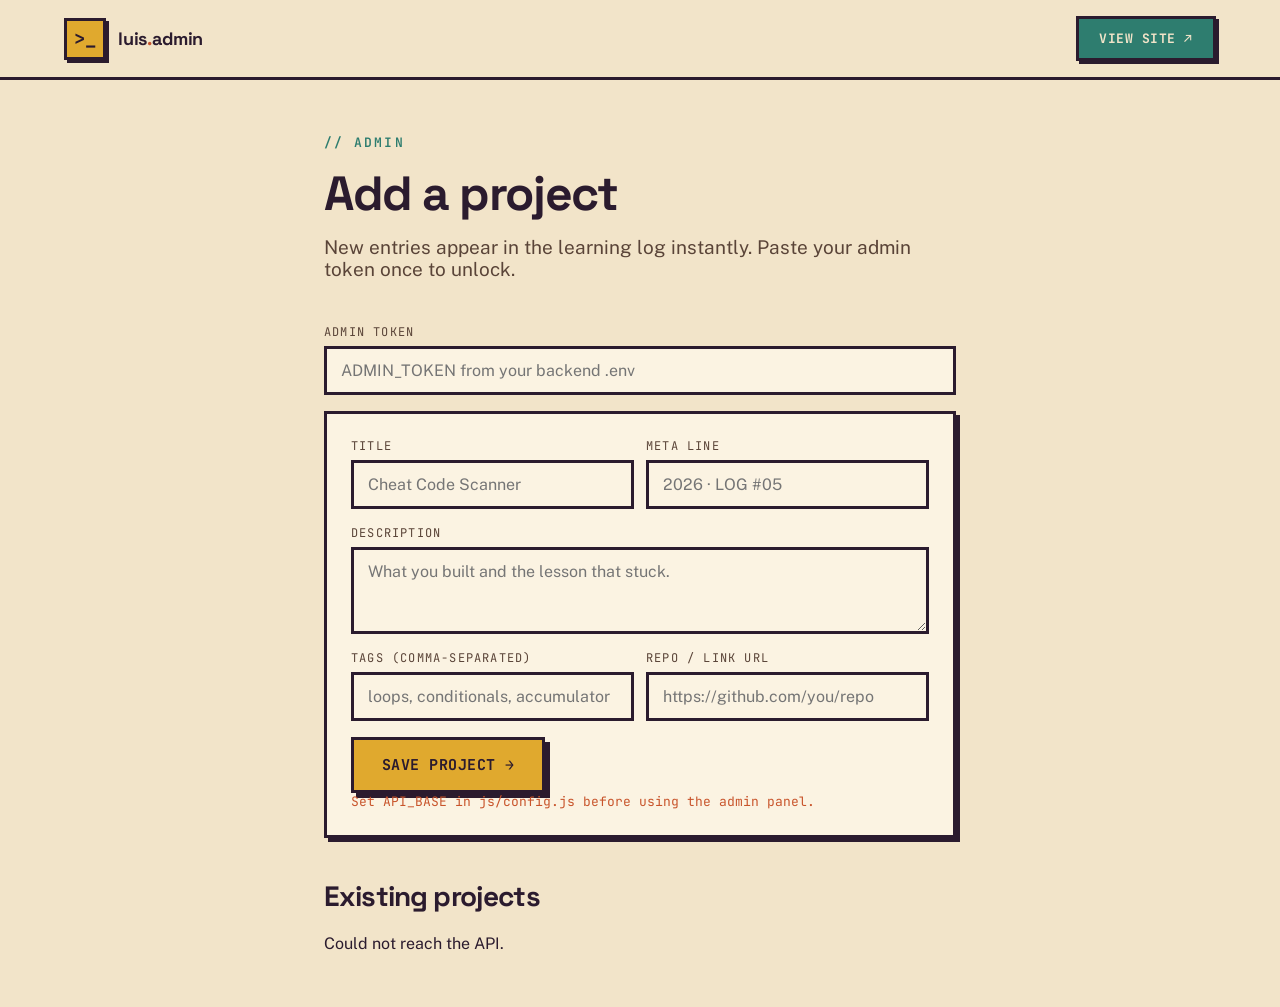
==== site/admin.html @ 4af160d5 "initial push" ====
<!DOCTYPE html>
<html lang="en">
<head>
  <meta charset="utf-8">
  <meta name="viewport" content="width=device-width, initial-scale=1">
  <title>Admin · Add a project</title>
  <meta name="robots" content="noindex">
  <link rel="preconnect" href="https://fonts.googleapis.com">
  <link rel="preconnect" href="https://fonts.gstatic.com" crossorigin>
  <link href="https://fonts.googleapis.com/css2?family=Space+Grotesk:wght@400;500;600;700&family=JetBrains+Mono:wght@400;500;600;700&family=Public+Sans:ital,wght@0,400;0,500;0,600;1,400&display=swap" rel="stylesheet">
  <link rel="stylesheet" href="./css/styles.css">
  <style>
    .admin { max-width: 760px; margin: 0 auto; padding: 6vh 5vw; }
    .admin .field { margin-bottom: 16px; }
    .admin .field label { color: var(--text-soft); }
    .admin .field input, .admin .field textarea {
      background: var(--paper); border: 3px solid var(--plum); color: var(--plum);
    }
    .admin .field input:focus, .admin .field textarea:focus { border-color: var(--gold); }
    .admin-list .card { margin-bottom: 16px; }
    .row { display: flex; gap: 12px; flex-wrap: wrap; align-items: end; }
    .row > .field { flex: 1; min-width: 180px; }
    .danger { background: var(--accent); color: var(--cream); border-color: var(--plum); }
  </style>
</head>
<body>
  <nav class="nav">
    <a href="./index.html" class="nav__brand">
      <span class="nav__mark">&gt;_</span>
      <span class="nav__wordmark">luis<span class="dot">.</span>admin</span>
    </a>
    <a href="./index.html" class="nav__cta">view site ↗</a>
  </nav>

  <div class="admin">
    <div class="section__head">
      <div class="section-kicker">// admin</div>
      <h1 class="section-title">Add a project</h1>
      <p class="section-lead">New entries appear in the learning log instantly. Paste your admin token once to unlock.</p>
    </div>

    <div class="field">
      <label for="token">Admin token</label>
      <input id="token" type="password" placeholder="ADMIN_TOKEN from your backend .env">
    </div>

    <form id="project-form" class="nb-block" style="padding:24px;background:var(--paper);">
      <input type="hidden" id="f-id">
      <div class="row">
        <div class="field">
          <label for="f-title">Title</label>
          <input id="f-title" type="text" required placeholder="Cheat Code Scanner">
        </div>
        <div class="field">
          <label for="f-meta">Meta line</label>
          <input id="f-meta" type="text" placeholder="2026 · LOG #05">
        </div>
      </div>
      <div class="field">
        <label for="f-body">Description</label>
        <textarea id="f-body" rows="3" required placeholder="What you built and the lesson that stuck."></textarea>
      </div>
      <div class="row">
        <div class="field">
          <label for="f-tags">Tags (comma-separated)</label>
          <input id="f-tags" type="text" placeholder="loops, conditionals, accumulator">
        </div>
        <div class="field">
          <label for="f-url">Repo / link URL</label>
          <input id="f-url" type="url" placeholder="https://github.com/you/repo">
        </div>
      </div>
      <button type="submit" class="btn btn--gold">save project →</button>
      <div class="form-status" id="status" style="color:var(--accent);"></div>
    </form>

    <h2 class="section-title" style="font-size:28px;margin-top:40px;">Existing projects</h2>
    <div id="admin-list" class="admin-list" style="margin-top:20px;"></div>
  </div>

  <script src="./js/config.js"></script>
  <script src="./js/admin.js"></script>
</body>
</html>
---- site/css/styles.css ----
/* ============================================================
   Luis — Portfolio (Neo-Brutalist)
   Single entry point. The page links ONLY this file.
   It pulls in the shared design tokens, then the component
   styles below build on those tokens.
   ============================================================ */

@import "tokens/fonts.css";
@import "tokens/colors.css";
@import "tokens/typography.css";
@import "tokens/spacing.css";
@import "components.css";
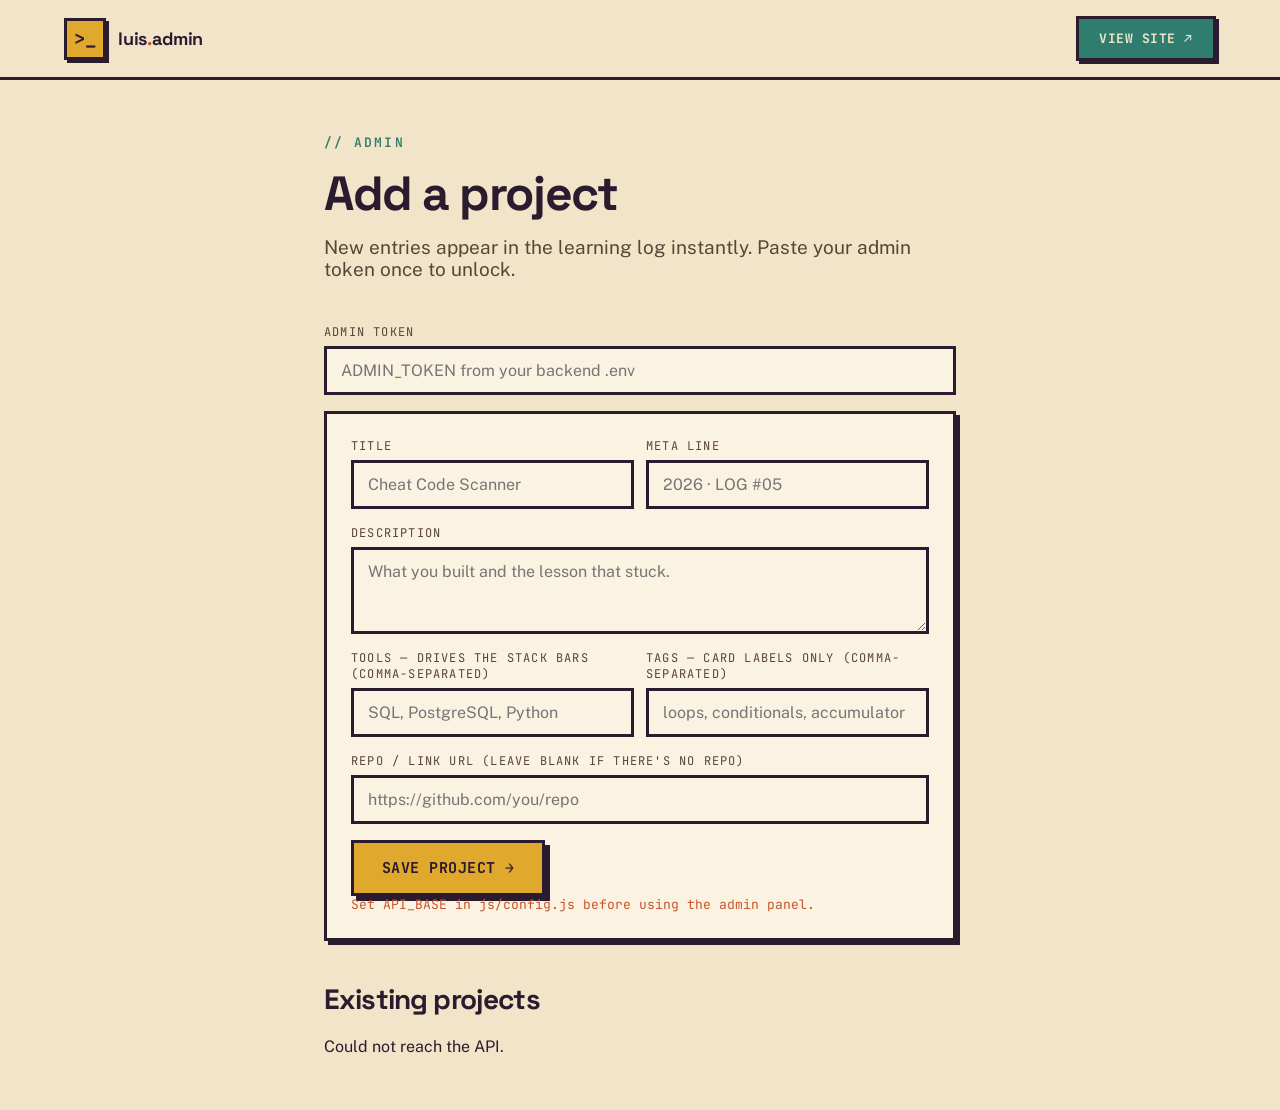
==== commit bfc9f70f: "Add /blog, a post CLI, uv, and a deploy that matches the real homelab Blog (/blog): - site/blog/inde" ====
--- a/site/admin.html
+++ b/site/admin.html
@@ -62,13 +62,17 @@
       </div>
       <div class="row">
         <div class="field">
-          <label for="f-tags">Tags (comma-separated)</label>
+          <label for="f-tools">Tools — drives the stack bars (comma-separated)</label>
+          <input id="f-tools" type="text" placeholder="SQL, PostgreSQL, Python">
+        </div>
+        <div class="field">
+          <label for="f-tags">Tags — card labels only (comma-separated)</label>
           <input id="f-tags" type="text" placeholder="loops, conditionals, accumulator">
         </div>
-        <div class="field">
-          <label for="f-url">Repo / link URL</label>
-          <input id="f-url" type="url" placeholder="https://github.com/you/repo">
-        </div>
+      </div>
+      <div class="field">
+        <label for="f-url">Repo / link URL (leave blank if there's no repo)</label>
+        <input id="f-url" type="url" placeholder="https://github.com/you/repo">
       </div>
       <button type="submit" class="btn btn--gold">save project →</button>
       <div class="form-status" id="status" style="color:var(--accent);"></div>
